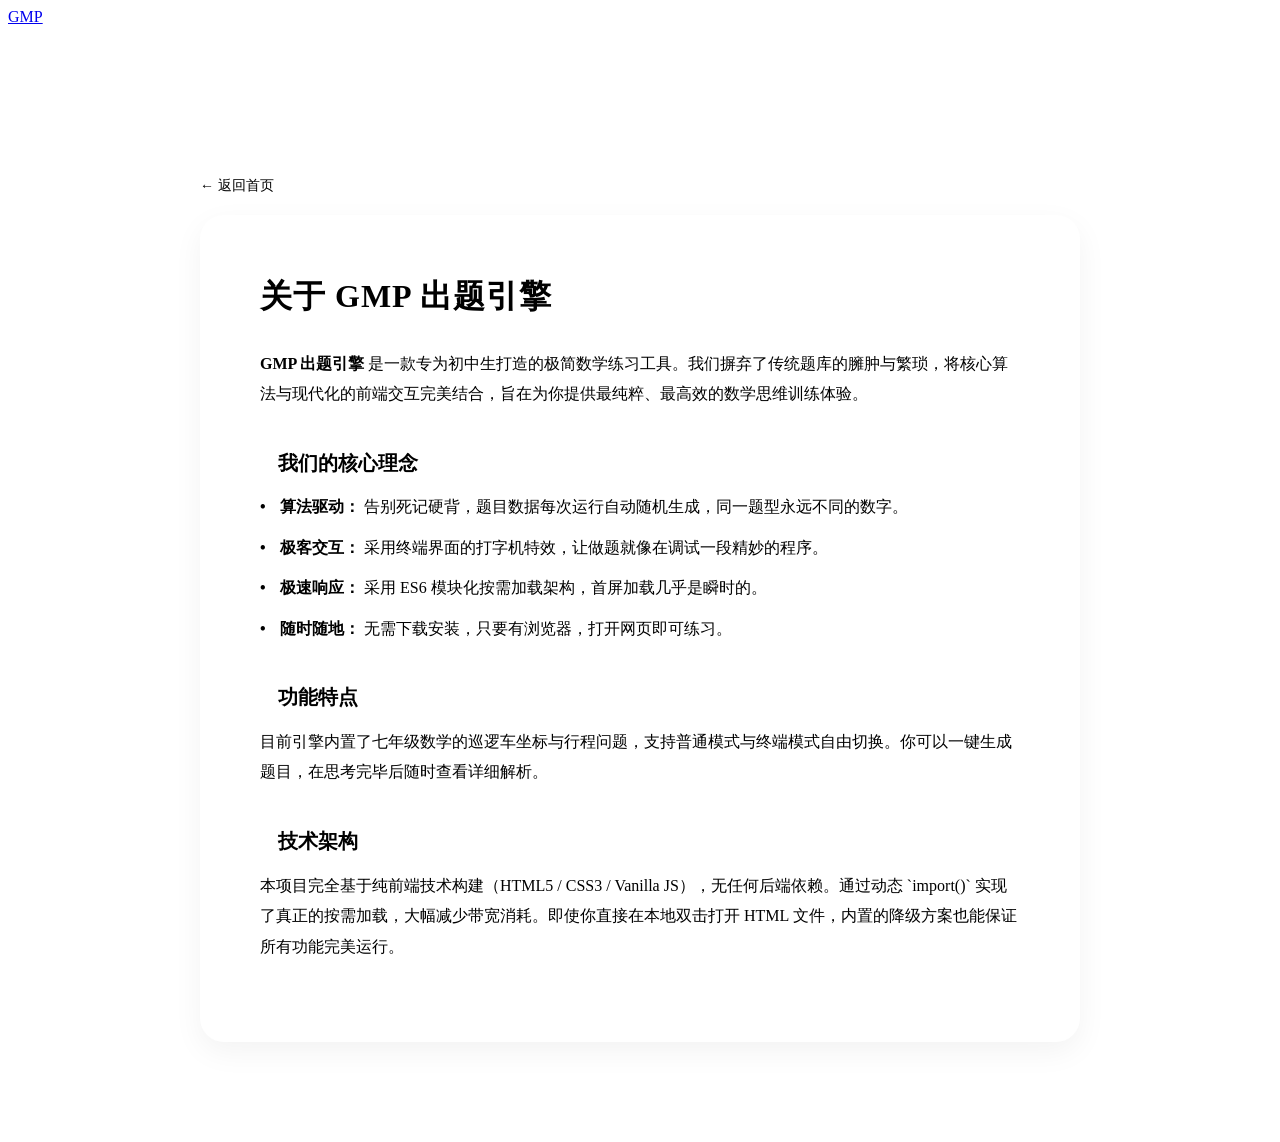
==== docs/info.html @ 31886918 "再次添加正确的文件夹 重命名为了docs" ====
<!DOCTYPE html>
<html lang="zh-CN">
<head>
  <meta charset="UTF-8">
  <meta name="viewport" content="width=device-width, initial-scale=1.0">
  <title>详细信息 - GMP 出题引擎</title>
  <script>
    var basePath = location.protocol === 'file:' ? './' : '/Math_problem_generator/does/';
    document.write('<link rel="stylesheet" href="' + basePath + 'css/style.css">');
  </script>
  <style>
    .info-container {
      max-width: 880px;
      margin: 150px auto 100px;
      padding: 0 20px;
    }
    .info-box {
      background: #ffffff;
      border-radius: 24px;
      padding: 60px;
      box-shadow: 0 10px 30px rgba(0,0,0,0.05);
      border: 1px solid var(--ds-border);
    }
    .info-title {
      font-size: 32px;
      font-weight: 800;
      margin-bottom: 30px;
      color: var(--ds-primary);
      letter-spacing: 1px;
    }
    .info-subtitle {
      font-size: 20px;
      font-weight: 700;
      margin-top: 40px;
      margin-bottom: 16px;
      color: var(--ds-primary);
      display: flex;
      align-items: center;
    }
    .info-subtitle::before {
      content: '';
      display: inline-block;
      width: 6px;
      height: 20px;
      background: var(--ds-brand-medium);
      border-radius: 4px;
      margin-right: 12px;
    }
    .info-text {
      font-size: 16px;
      line-height: 1.9;
      color: var(--ds-secondary);
      margin-bottom: 20px;
    }
    .info-text strong {
      color: var(--ds-primary);
      font-weight: 600;
    }
    .info-list {
      list-style: none;
      padding-left: 0;
    }
    .info-list li {
      font-size: 16px;
      line-height: 1.8;
      color: var(--ds-secondary);
      margin-bottom: 12px;
      position: relative;
      padding-left: 20px;
    }
    .info-list li::before {
      content: "•";
      color: var(--ds-brand-medium);
      font-weight: bold;
      position: absolute;
      left: 0;
    }
    .back-link {
      display: inline-block;
      margin-bottom: 20px;
      color: var(--ds-secondary);
      text-decoration: none;
      font-size: 14px;
      transition: color 0.25s;
    }
    .back-link:hover {
      color: var(--ds-brand-medium);
    }
  </style>
</head>
<body>
  <nav class="ds-header">
    <div class="ds-header-bar">
      <a href="./index.html" class="ds-logo">GMP</a>
    </div>
  </nav>

  <div class="info-container">
    <a href="./index.html" class="back-link">&larr; 返回首页</a>

    <div class="info-box">
      <div class="info-title">关于 GMP 出题引擎</div>
      <div class="info-text">
        <strong>GMP 出题引擎</strong> 是一款专为初中生打造的极简数学练习工具。我们摒弃了传统题库的臃肿与繁琐，将核心算法与现代化的前端交互完美结合，旨在为你提供最纯粹、最高效的数学思维训练体验。
      </div>

      <div class="info-subtitle">我们的核心理念</div>
      <ul class="info-list">
        <li><strong>算法驱动：</strong> 告别死记硬背，题目数据每次运行自动随机生成，同一题型永远不同的数字。</li>
        <li><strong>极客交互：</strong> 采用终端界面的打字机特效，让做题就像在调试一段精妙的程序。</li>
        <li><strong>极速响应：</strong> 采用 ES6 模块化按需加载架构，首屏加载几乎是瞬时的。</li>
        <li><strong>随时随地：</strong> 无需下载安装，只要有浏览器，打开网页即可练习。</li>
      </ul>

      <div class="info-subtitle">功能特点</div>
      <div class="info-text">
        目前引擎内置了七年级数学的巡逻车坐标与行程问题，支持普通模式与终端模式自由切换。你可以一键生成题目，在思考完毕后随时查看详细解析。
      </div>

      <div class="info-subtitle">技术架构</div>
      <div class="info-text">
        本项目完全基于纯前端技术构建（HTML5 / CSS3 / Vanilla JS），无任何后端依赖。通过动态 `import()` 实现了真正的按需加载，大幅减少带宽消耗。即使你直接在本地双击打开 HTML 文件，内置的降级方案也能保证所有功能完美运行。
      </div>
    </div>
  </div>
</body>
</html>
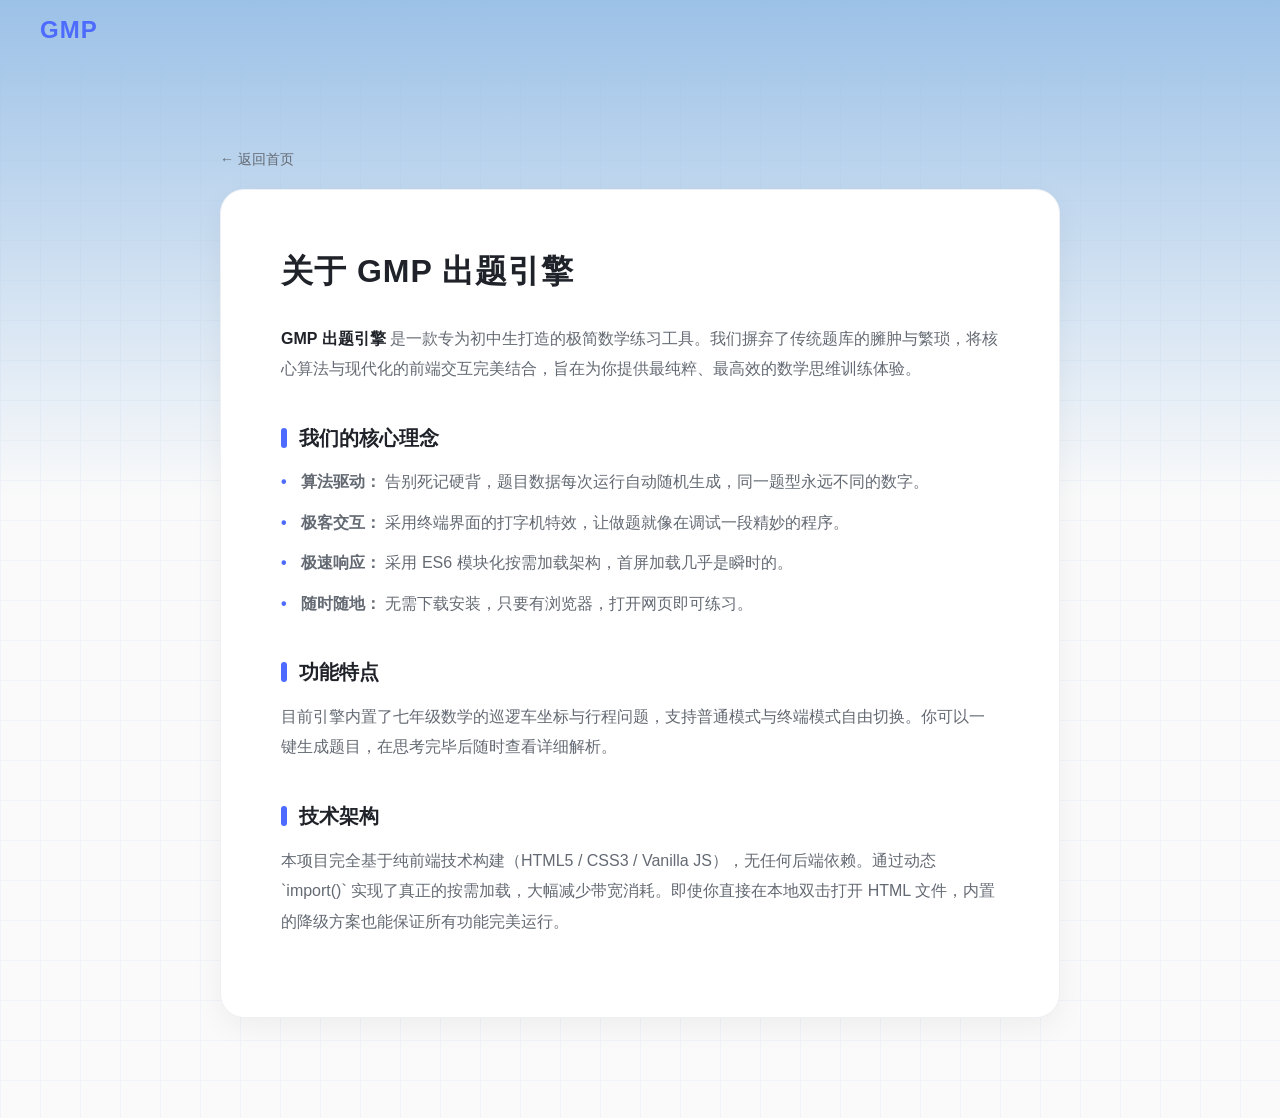
==== commit 18d4bc58: "修改错误" ====
--- a/docs/info.html
+++ b/docs/info.html
@@ -4,88 +4,20 @@
   <meta charset="UTF-8">
   <meta name="viewport" content="width=device-width, initial-scale=1.0">
   <title>详细信息 - GMP 出题引擎</title>
-  <script>
-    var basePath = location.protocol === 'file:' ? './' : '/Math_problem_generator/does/';
-    document.write('<link rel="stylesheet" href="' + basePath + 'css/style.css">');
-  </script>
+  <link rel="stylesheet" href="./css/style.css">
   <style>
-    .info-container {
-      max-width: 880px;
-      margin: 150px auto 100px;
-      padding: 0 20px;
-    }
-    .info-box {
-      background: #ffffff;
-      border-radius: 24px;
-      padding: 60px;
-      box-shadow: 0 10px 30px rgba(0,0,0,0.05);
-      border: 1px solid var(--ds-border);
-    }
-    .info-title {
-      font-size: 32px;
-      font-weight: 800;
-      margin-bottom: 30px;
-      color: var(--ds-primary);
-      letter-spacing: 1px;
-    }
-    .info-subtitle {
-      font-size: 20px;
-      font-weight: 700;
-      margin-top: 40px;
-      margin-bottom: 16px;
-      color: var(--ds-primary);
-      display: flex;
-      align-items: center;
-    }
-    .info-subtitle::before {
-      content: '';
-      display: inline-block;
-      width: 6px;
-      height: 20px;
-      background: var(--ds-brand-medium);
-      border-radius: 4px;
-      margin-right: 12px;
-    }
-    .info-text {
-      font-size: 16px;
-      line-height: 1.9;
-      color: var(--ds-secondary);
-      margin-bottom: 20px;
-    }
-    .info-text strong {
-      color: var(--ds-primary);
-      font-weight: 600;
-    }
-    .info-list {
-      list-style: none;
-      padding-left: 0;
-    }
-    .info-list li {
-      font-size: 16px;
-      line-height: 1.8;
-      color: var(--ds-secondary);
-      margin-bottom: 12px;
-      position: relative;
-      padding-left: 20px;
-    }
-    .info-list li::before {
-      content: "•";
-      color: var(--ds-brand-medium);
-      font-weight: bold;
-      position: absolute;
-      left: 0;
-    }
-    .back-link {
-      display: inline-block;
-      margin-bottom: 20px;
-      color: var(--ds-secondary);
-      text-decoration: none;
-      font-size: 14px;
-      transition: color 0.25s;
-    }
-    .back-link:hover {
-      color: var(--ds-brand-medium);
-    }
+    .info-container { max-width: 880px; margin: 150px auto 100px; padding: 0 20px; }
+    .info-box { background: #ffffff; border-radius: 24px; padding: 60px; box-shadow: 0 10px 30px rgba(0,0,0,0.05); border: 1px solid var(--ds-border); }
+    .info-title { font-size: 32px; font-weight: 800; margin-bottom: 30px; color: var(--ds-primary); letter-spacing: 1px; }
+    .info-subtitle { font-size: 20px; font-weight: 700; margin-top: 40px; margin-bottom: 16px; color: var(--ds-primary); display: flex; align-items: center; }
+    .info-subtitle::before { content: ''; display: inline-block; width: 6px; height: 20px; background: var(--ds-brand-medium); border-radius: 4px; margin-right: 12px; }
+    .info-text { font-size: 16px; line-height: 1.9; color: var(--ds-secondary); margin-bottom: 20px; }
+    .info-text strong { color: var(--ds-primary); font-weight: 600; }
+    .info-list { list-style: none; padding-left: 0; }
+    .info-list li { font-size: 16px; line-height: 1.8; color: var(--ds-secondary); margin-bottom: 12px; position: relative; padding-left: 20px; }
+    .info-list li::before { content: "•"; color: var(--ds-brand-medium); font-weight: bold; position: absolute; left: 0; }
+    .back-link { display: inline-block; margin-bottom: 20px; color: var(--ds-secondary); text-decoration: none; font-size: 14px; transition: color 0.25s; }
+    .back-link:hover { color: var(--ds-brand-medium); }
   </style>
 </head>
 <body>
@@ -97,13 +29,11 @@
 
   <div class="info-container">
     <a href="./index.html" class="back-link">&larr; 返回首页</a>
-
     <div class="info-box">
       <div class="info-title">关于 GMP 出题引擎</div>
       <div class="info-text">
         <strong>GMP 出题引擎</strong> 是一款专为初中生打造的极简数学练习工具。我们摒弃了传统题库的臃肿与繁琐，将核心算法与现代化的前端交互完美结合，旨在为你提供最纯粹、最高效的数学思维训练体验。
       </div>
-
       <div class="info-subtitle">我们的核心理念</div>
       <ul class="info-list">
         <li><strong>算法驱动：</strong> 告别死记硬背，题目数据每次运行自动随机生成，同一题型永远不同的数字。</li>
@@ -111,12 +41,10 @@
         <li><strong>极速响应：</strong> 采用 ES6 模块化按需加载架构，首屏加载几乎是瞬时的。</li>
         <li><strong>随时随地：</strong> 无需下载安装，只要有浏览器，打开网页即可练习。</li>
       </ul>
-
       <div class="info-subtitle">功能特点</div>
       <div class="info-text">
         目前引擎内置了七年级数学的巡逻车坐标与行程问题，支持普通模式与终端模式自由切换。你可以一键生成题目，在思考完毕后随时查看详细解析。
       </div>
-
       <div class="info-subtitle">技术架构</div>
       <div class="info-text">
         本项目完全基于纯前端技术构建（HTML5 / CSS3 / Vanilla JS），无任何后端依赖。通过动态 `import()` 实现了真正的按需加载，大幅减少带宽消耗。即使你直接在本地双击打开 HTML 文件，内置的降级方案也能保证所有功能完美运行。
--- a/docs/css/style.css
+++ b/docs/css/style.css
@@ -0,0 +1,137 @@
+:root {
+  --ds-primary: #1f2329;
+  --ds-secondary: #646a73;
+  --ds-brand-medium: #4d6bfe;
+  --ds-bg-color: #fafafa;
+  --ds-border: #eef0f4;
+}
+
+* { margin: 0; padding: 0; box-sizing: border-box; font-family: -apple-system, BlinkMacSystemFont, "Segoe UI", Roboto, "Helvetica Neue", Arial, sans-serif; }
+html { scroll-behavior: smooth; }
+body {
+  background-color: #fafafa;
+  background-image: linear-gradient(180deg, #9cc1e7 0%, rgba(250, 250, 250, 0) 500px), linear-gradient(to right, #f0f4f8 1px, transparent 1px), linear-gradient(to bottom, #f0f4f8 1px, transparent 1px);
+  background-size: 100% 100%, 40px 40px, 40px 40px;
+  background-attachment: fixed, scroll, scroll;
+  color: var(--ds-primary);
+  display: flex;
+  flex-direction: column;
+  min-height: 100vh;
+  overflow-x: hidden;
+}
+
+.ds-header { position: fixed; top: 0; width: 100%; z-index: 1000; background: transparent; transition: opacity 0.2s ease-out; will-change: opacity; }
+.ds-header-bar { max-width: 1280px; margin: 0 auto; padding: 16px 40px; display: flex; justify-content: space-between; align-items: center; }
+.ds-logo { font-size: 24px; font-weight: 900; letter-spacing: 1px; color: var(--ds-brand-medium); text-decoration: none; cursor: pointer; }
+.ds-locale-toggle { position: relative; display: flex; border: 1px solid #e0e0e0; border-radius: 20px; background: rgba(255, 255, 255, 0.8); padding: 2px; width: 120px; }
+.ds-locale-slider { position: absolute; top: 2px; left: 2px; width: calc(50% - 2px); height: calc(100% - 4px); background: var(--ds-brand-medium); border-radius: 18px; transition: transform 0.3s cubic-bezier(0.16, 1, 0.3, 1); z-index: 0; }
+.ds-locale-toggle-item { position: relative; z-index: 1; flex: 1; padding: 6px 0; border: none; background: transparent; font-size: 13px; cursor: pointer; color: var(--ds-secondary); transition: color 0.25s; text-align: center; }
+.ds-locale-toggle-item.is-active { color: #fff; }
+
+.ds-hero-section { display: flex; flex-direction: column; align-items: center; position: relative; padding-top: 180px; width: 100%; }
+.ds-hero-content { position: relative; z-index: 1; width: 100%; max-width: 1200px; display: flex; flex-direction: column; align-items: center; padding: 0 20px; }
+.ds-update-badge-wrapper { margin-bottom: 30px; }
+.ds-update-badge { display: inline-flex; align-items: center; gap: 8px; background: rgba(255, 255, 255, 0.6); border: 1px solid rgba(255, 255, 255, 0.8); padding: 8px 16px; border-radius: 20px; font-size: 14px; color: var(--ds-brand-medium); text-decoration: none; backdrop-filter: blur(4px); -webkit-backdrop-filter: blur(4px); transition: background 0.3s, transform 0.3s; }
+.ds-update-badge:hover { background: rgba(255, 255, 255, 0.9); transform: translateY(-2px); }
+
+.ds-runtime-wrapper { margin-bottom: 60px; display: flex; flex-direction: column; align-items: center; gap: 16px; text-align: center; width: 100%; }
+.runtime-label { font-size: 24px; font-weight: 800; color: #34A853; letter-spacing: 4px; }
+.ds-runtime-text { display: flex; align-items: baseline; justify-content: center; flex-wrap: nowrap; gap: 5px; font-size: clamp(36px, 6.5vw, 120px); font-weight: 900; color: #34A853; font-family: 'Courier New', Courier, monospace; text-shadow: 0 10px 30px rgba(52, 168, 83, 0.15); line-height: 1.1; width: 100%; padding: 0 20px; }
+.time-part { display: flex; align-items: baseline; white-space: nowrap; }
+.time-num { display: inline-block; width: 1.9em; text-align: center; font-variant-numeric: tabular-nums; margin-right: 4px; }
+
+.ds-glass-card { width: 100%; max-width: 880px; background: rgba(255, 255, 255, 0.8); border: 1px solid rgba(255, 255, 255, 0.9); border-radius: 16px; padding: 12px; box-shadow: 0 8px 32px rgba(0, 0, 0, 0.05); display: flex; flex-direction: column; gap: 12px; backdrop-filter: blur(10px); -webkit-backdrop-filter: blur(10px); }
+.ds-hero-input { width: 100%; min-height: 100px; background: transparent; border: none; outline: none; padding: 12px; font-size: 16px; color: var(--ds-primary); resize: none; line-height: 1.6; cursor: pointer; }
+.ds-hero-input::placeholder { color: #9aa0ad; }
+.ds-input-actions { display: flex; justify-content: flex-end; align-items: center; padding: 0 8px; }
+.ds-hero-send-btn { width: 36px; height: 36px; border-radius: 50%; background: #1f2329; color: white; border: none; display: flex; justify-content: center; align-items: center; cursor: pointer; transition: background 0.25s, transform 0.25s; }
+.ds-hero-send-btn:hover { background: var(--ds-brand-medium); transform: scale(1.06); }
+
+.ds-features-section { width: 100%; position: relative; z-index: 1; padding: 100px 20px 200px; }
+.ds-features-container { max-width: 1120px; margin: 0 auto; }
+.ds-section-header { text-align: center; margin-bottom: 80px; }
+.ds-section-eyebrow { font-size: 13px; color: var(--ds-secondary); margin-bottom: 16px; font-weight: 500; letter-spacing: 2px; }
+.ds-section-title { font-size: 36px; font-weight: 700; color: var(--ds-primary); margin-bottom: 20px; letter-spacing: 1px; }
+.ds-section-subhead { font-size: 16px; color: var(--ds-secondary); max-width: 640px; margin: 0 auto; line-height: 1.7; }
+
+.ds-feature-grid { display: flex; flex-direction: column; gap: 0; }
+.ds-feature-grid > .reveal-card { margin-bottom: 60vh; }
+.ds-feature-grid > .reveal-card:last-child { margin-bottom: 0; }
+
+.reveal-card { opacity: 0; transform: translateY(120px); transition: opacity 0.7s cubic-bezier(0.16, 1, 0.3, 1), transform 0.7s cubic-bezier(0.16, 1, 0.3, 1); will-change: opacity, transform; }
+.reveal-card.is-visible { opacity: 1; transform: translateY(0); }
+.reveal-card.is-passed { opacity: 0; transform: translateY(-120px); }
+.reveal-card:not(.is-visible) { pointer-events: none; }
+.no-js .reveal-card { opacity: 1; transform: none; pointer-events: auto; }
+
+.ds-feature-card { display: flex; align-items: center; gap: 80px; height: 60vh; min-height: 480px; background: transparent; border: none; box-shadow: none; transition: transform 0.35s cubic-bezier(0.16, 1, 0.3, 1); }
+.ds-feature-card:hover { transform: translateY(-10px); }
+.reveal-card:nth-child(even) .ds-feature-card { flex-direction: row-reverse; }
+.ds-card-content { flex: 1; padding: 0; background: transparent; display: flex; flex-direction: column; justify-content: center; align-items: flex-start; text-align: left; }
+.ds-card-index { display: block; font-size: 64px; font-weight: 800; letter-spacing: 2px; color: rgba(77, 107, 254, 0.15); line-height: 1; margin-bottom: 24px; }
+.ds-card-content h3 { font-size: 42px; font-weight: 700; margin-bottom: 20px; color: var(--ds-primary); letter-spacing: 1px; }
+.ds-card-content p { font-size: 20px; color: var(--ds-secondary); line-height: 1.8; max-width: 520px; }
+
+.practice-link { display: inline-block; margin-top: 12px; font-weight: 600; color: var(--ds-brand-medium); text-decoration: none; border-bottom: 2px solid transparent; transition: all 0.25s ease; }
+.practice-link:hover { color: #3450d9; border-bottom-color: #3450d9; transform: translateX(4px); }
+.card3-notice { display: inline-block; margin-top: 12px; font-size: 14px; color: #9aa0ad; }
+
+.ds-card-visual { width: 380px; flex-shrink: 0; position: relative; overflow: hidden; border-radius: 24px; box-shadow: 0 10px 30px rgba(0, 0, 0, 0.05); transition: box-shadow 0.35s ease; aspect-ratio: 16 / 9; }
+.ds-card-visual::after { content: ""; position: absolute; right: -50px; top: -50px; width: 180px; height: 180px; border-radius: 50%; background: rgba(255, 255, 255, 0.4); }
+.ds-card-visual::before { content: ""; position: absolute; left: -30px; bottom: -60px; width: 140px; height: 140px; border-radius: 50%; background: rgba(255, 255, 255, 0.25); }
+
+.visual-1 { background: linear-gradient(135deg, #dbe4ff 0%, #a5b8fe 100%); }
+.visual-3 { background: linear-gradient(135deg, #d8f7e3 0%, #a5ecbe 100%); }
+.visual-4 { background: linear-gradient(135deg, #ffe4cc 0%, #ffc099 100%); }
+
+.visual-terminal { background: transparent; flex: 0 0 680px; aspect-ratio: 16 / 9; padding: 0; box-shadow: 0 20px 50px rgba(0, 0, 0, 0.15); border-radius: 16px; }
+.visual-terminal::after, .visual-terminal::before { display: none; }
+
+.mini-terminal { width: 100%; height: 100%; background: #1e1e1e; border-radius: 16px; display: flex; flex-direction: column; overflow: hidden; border: 1px solid rgba(255, 255, 255, 0.1); }
+.mini-terminal-header { background: #2d2d2d; padding: 12px 16px; display: flex; align-items: center; }
+.mini-title { color: #999; font-size: 13px; margin-left: 10px; font-family: 'Courier New', Courier, monospace; }
+.dot { width: 12px; height: 12px; border-radius: 50%; margin-right: 8px; }
+.red { background: #ff5f56; }
+.yellow { background: #ffbd2e; }
+.green { background: #27c93f; }
+.mini-terminal-body { padding: 24px; color: #4af626; font-family: 'Courier New', Courier, monospace; font-size: 16px; line-height: 1.7; flex: 1; overflow-y: hidden; white-space: pre-wrap; word-break: break-word; }
+.mini-terminal-body .cursor { display: inline-block; width: 8px; height: 1em; background: #4af626; vertical-align: text-bottom; animation: blink 1s steps(1) infinite; }
+@keyframes blink { 50% { opacity: 0; } }
+
+.ds-footer { background: #ffffff; padding: 40px 20px; border-top: 1px solid var(--ds-border); z-index: 10; }
+.ds-footer-container { max-width: 1200px; margin: 0 auto; display: flex; justify-content: space-between; align-items: flex-start; flex-wrap: wrap; }
+.ds-footer-left, .ds-footer-right { display: flex; flex-direction: column; gap: 0px; }
+.ds-footer-right { align-items: flex-end; }
+.ds-footer-logo { font-size: 24px; font-weight: 900; color: var(--ds-brand-medium); letter-spacing: 1px; margin-bottom: 10px; }
+.footer-links { display: flex; flex-direction: column; gap: 0px; }
+.footer-contact-text { font-size: 14px; font-weight: 600; color: var(--ds-primary); margin-bottom: 2px; }
+.social-link { font-size: 14px; color: #8c92a4; text-decoration: none; transition: color 0.25s; line-height: 1.5; }
+.social-link:hover { color: var(--ds-brand-medium); }
+.ds-status-item { font-size: 13px; color: var(--ds-secondary); display: flex; align-items: center; gap: 6px; line-height: 1.8; }
+.status-dot { display: inline-block; width: 8px; height: 8px; background-color: #34A853; border-radius: 50%; box-shadow: 0 0 5px #34A853; animation: pulse 2s infinite; }
+@keyframes pulse { 0% { transform: scale(0.95); box-shadow: 0 0 0 0 rgba(52, 168, 83, 0.7); } 70% { transform: scale(1); box-shadow: 0 0 0 6px rgba(52, 168, 83, 0); } 100% { transform: scale(0.95); box-shadow: 0 0 0 0 rgba(52, 168, 83, 0); } }
+
+@media (max-width: 1024px) {
+  .visual-terminal { flex: 0 0 55%; }
+  .ds-card-content h3 { font-size: 32px; }
+  .ds-card-content p { font-size: 17px; }
+}
+
+@media (max-width: 768px) {
+  .ds-hero-title { font-size: 36px; }
+  .ds-header-bar { padding: 14px 20px; }
+  .runtime-label { font-size: 16px; }
+  .ds-runtime-text { gap: 2px; font-size: clamp(28px, 6vw, 40px); }
+  .time-num { width: 2em; margin-right: 2px; }
+  .ds-feature-card { flex-direction: column; height: auto; min-height: 420px; gap: 32px; }
+  .reveal-card:nth-child(even) .ds-feature-card { flex-direction: column; }
+  .ds-card-visual, .visual-terminal { width: 100%; flex: none; aspect-ratio: 16 / 9; }
+  .ds-card-content { align-items: center; text-align: center; }
+  .ds-card-content h3 { font-size: 28px; }
+  .ds-card-content p { font-size: 16px; }
+  .ds-card-index { font-size: 48px; }
+  .ds-feature-grid > .reveal-card { margin-bottom: 50vh; }
+  .ds-section-header { margin-bottom: 60px; }
+  .ds-footer-container { flex-direction: column; gap: 20px; }
+  .ds-footer-right { align-items: flex-start; }
+}
